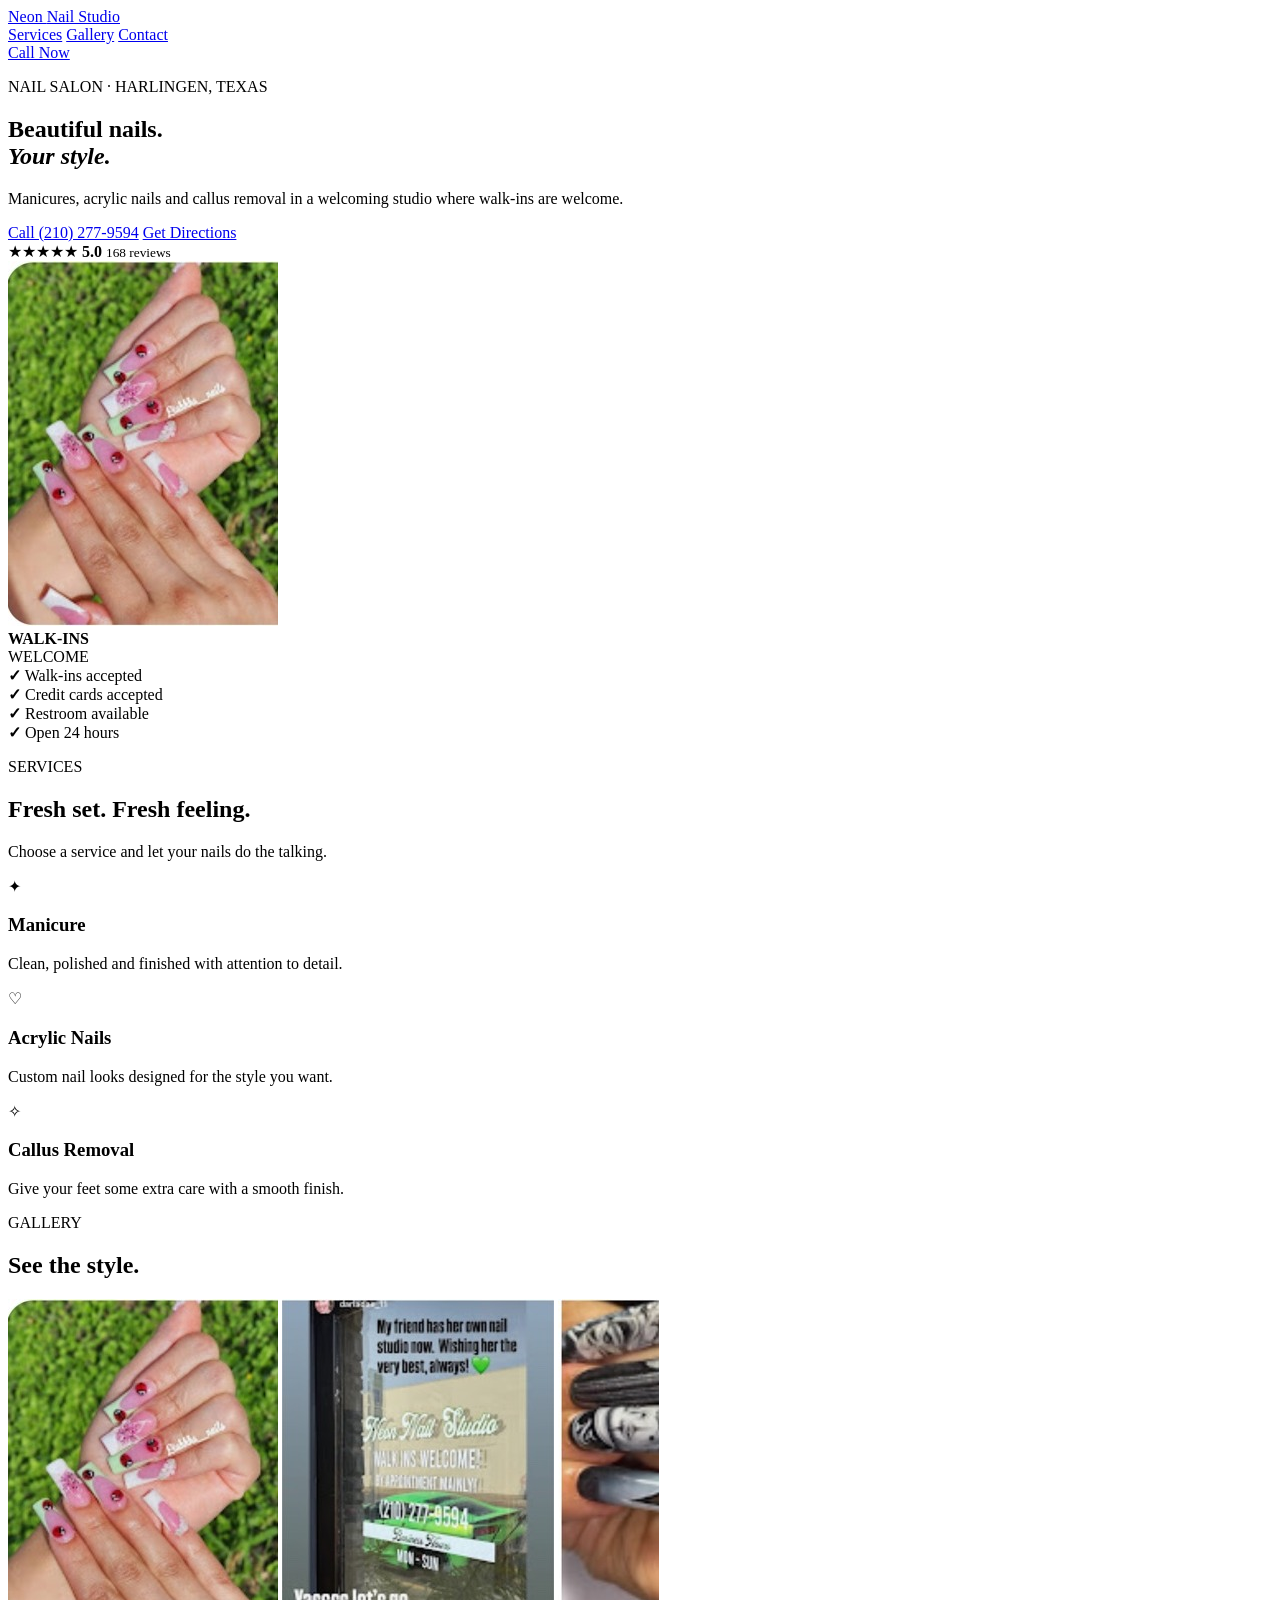
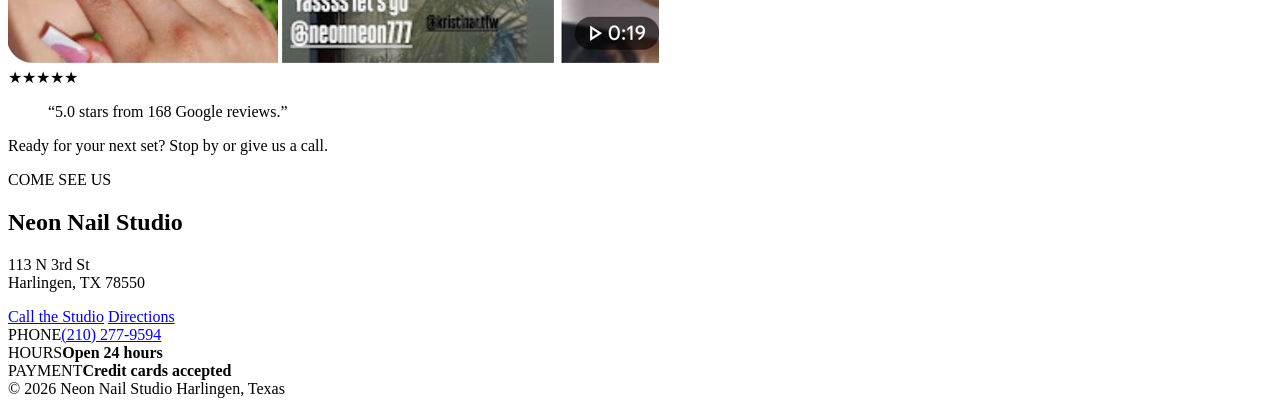
==== index.html @ ca238c37 "Add files via upload" ====
<!DOCTYPE html>
<html lang="en">
<head>
  <meta charset="UTF-8">
  <meta name="viewport" content="width=device-width, initial-scale=1.0">
  <title>Neon Nail Studio | Harlingen, TX</title>
  <meta name="description" content="Neon Nail Studio in Harlingen, Texas. Manicures, acrylic nails and callus removal. Walk-ins welcome.">
  <link rel="preconnect" href="https://fonts.googleapis.com">
  <link rel="preconnect" href="https://fonts.gstatic.com" crossorigin>
  <link href="https://fonts.googleapis.com/css2?family=DM+Sans:wght@400;500;600;700&family=Playfair+Display:wght@600;700&display=swap" rel="stylesheet">
  <link rel="stylesheet" href="style.css">
</head>
<body>
  <header class="nav">
    <a class="brand" href="#home">Neon <span>Nail Studio</span></a>
    <nav>
      <a href="#services">Services</a>
      <a href="#gallery">Gallery</a>
      <a href="#contact">Contact</a>
    </nav>
    <a class="nav-btn" href="tel:+12102779594">Call Now</a>
  </header>

  <main>
    <section id="home" class="hero">
      <div class="hero-copy">
        <p class="eyebrow">NAIL SALON · HARLINGEN, TEXAS</p>
        <h1>Beautiful nails.<br><em>Your style.</em></h1>
        <p class="lead">Manicures, acrylic nails and callus removal in a welcoming studio where walk-ins are welcome.</p>
        <div class="actions">
          <a class="button primary" href="tel:+12102779594">Call (210) 277-9594</a>
          <a class="button secondary" target="_blank" rel="noopener" href="https://www.google.com/maps/search/?api=1&query=113%20N%203rd%20St%2C%20Harlingen%2C%20TX%2078550">Get Directions</a>
        </div>
        <div class="rating"><span>★★★★★</span> <strong>5.0</strong> <small>168 reviews</small></div>
      </div>
      <div class="hero-art">
        <div class="glow"></div>
        <img src="nails-1.jpg" alt="Nail design at Neon Nail Studio">
        <div class="badge"><strong>WALK-INS</strong><br>WELCOME</div>
      </div>
    </section>

    <section class="trust">
      <div><b>✓</b> Walk-ins accepted</div>
      <div><b>✓</b> Credit cards accepted</div>
      <div><b>✓</b> Restroom available</div>
      <div><b>✓</b> Open 24 hours</div>
    </section>

    <section id="services" class="section">
      <div class="section-heading">
        <p class="eyebrow">SERVICES</p>
        <h2>Fresh set. Fresh feeling.</h2>
        <p>Choose a service and let your nails do the talking.</p>
      </div>
      <div class="service-grid">
        <article class="card">
          <div class="icon">✦</div>
          <h3>Manicure</h3>
          <p>Clean, polished and finished with attention to detail.</p>
        </article>
        <article class="card">
          <div class="icon">♡</div>
          <h3>Acrylic Nails</h3>
          <p>Custom nail looks designed for the style you want.</p>
        </article>
        <article class="card">
          <div class="icon">✧</div>
          <h3>Callus Removal</h3>
          <p>Give your feet some extra care with a smooth finish.</p>
        </article>
      </div>
    </section>

    <section id="gallery" class="section gallery-section">
      <div class="section-heading">
        <p class="eyebrow">GALLERY</p>
        <h2>See the style.</h2>
      </div>
      <div class="gallery">
        <img src="nails-1.jpg" alt="Pink nail design">
        <img src="nails-2.jpg" alt="Neon Nail Studio storefront">
        <img src="nails-3.jpg" alt="Nail design detail">
      </div>
    </section>

    <section class="review">
      <div class="stars">★★★★★</div>
      <blockquote>“5.0 stars from 168 Google reviews.”</blockquote>
      <p>Ready for your next set? Stop by or give us a call.</p>
    </section>

    <section id="contact" class="contact">
      <div>
        <p class="eyebrow">COME SEE US</p>
        <h2>Neon Nail Studio</h2>
        <p class="address">113 N 3rd St<br>Harlingen, TX 78550</p>
        <div class="contact-actions">
          <a class="button primary" href="tel:+12102779594">Call the Studio</a>
          <a class="button secondary" target="_blank" rel="noopener" href="https://www.google.com/maps/search/?api=1&query=113%20N%203rd%20St%2C%20Harlingen%2C%20TX%2078550">Directions</a>
        </div>
      </div>
      <div class="contact-card">
        <div><span>PHONE</span><a href="tel:+12102779594">(210) 277-9594</a></div>
        <div><span>HOURS</span><strong>Open 24 hours</strong></div>
        <div><span>PAYMENT</span><strong>Credit cards accepted</strong></div>
      </div>
    </section>
  </main>

  <footer>
    <span>© 2026 Neon Nail Studio</span>
    <span>Harlingen, Texas</span>
  </footer>
</body>
</html>
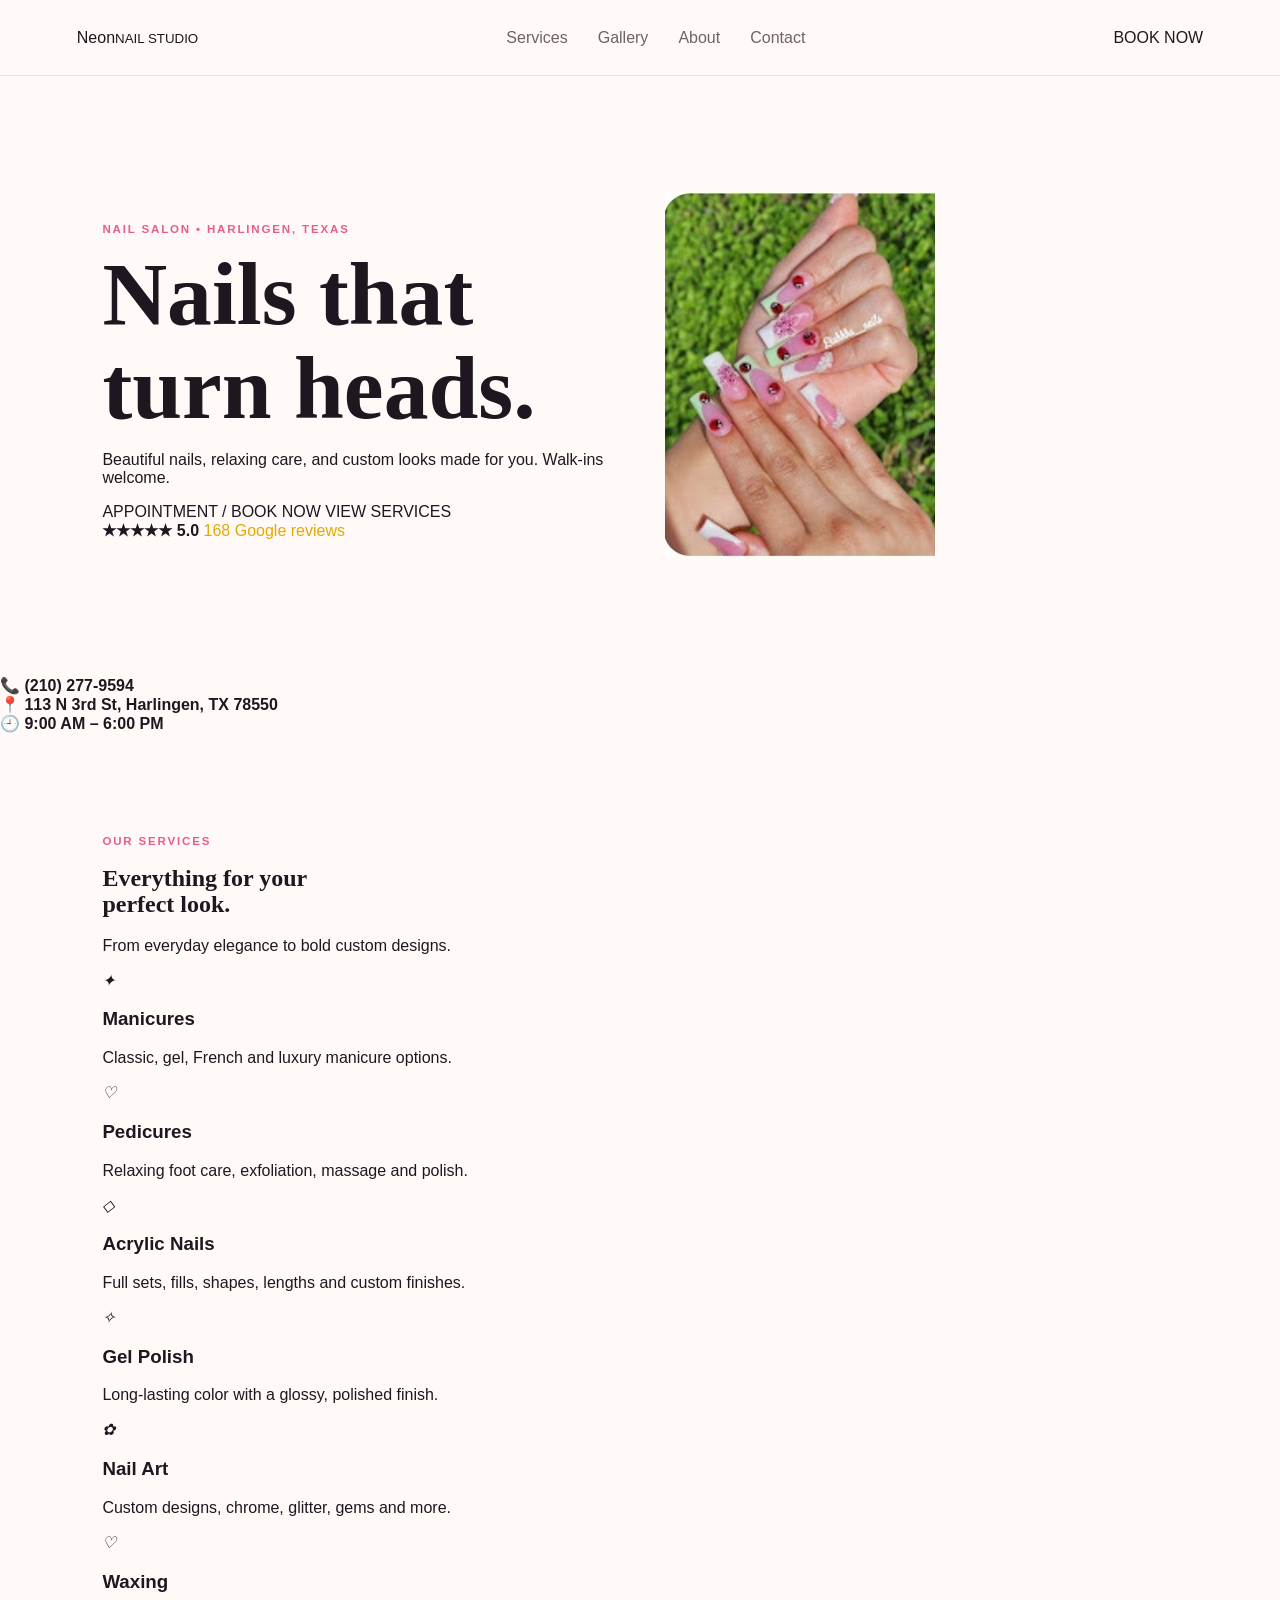
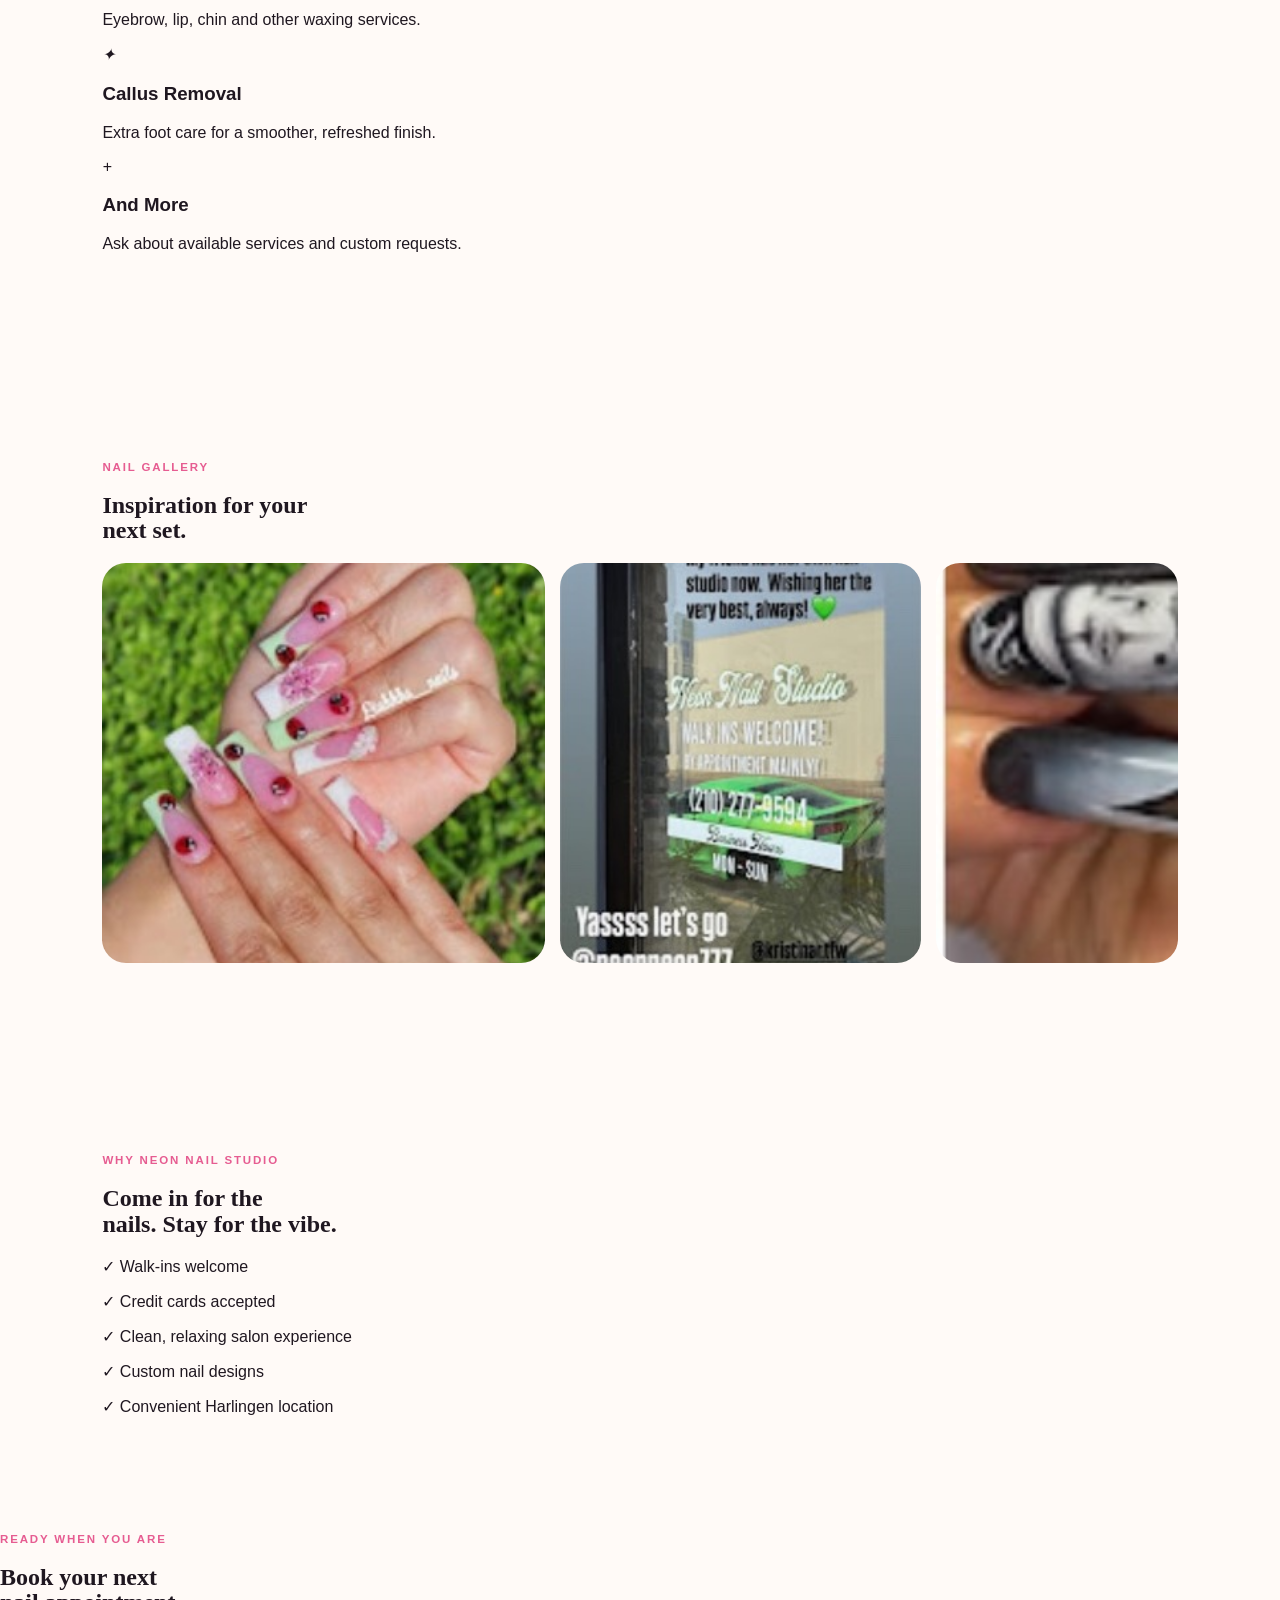
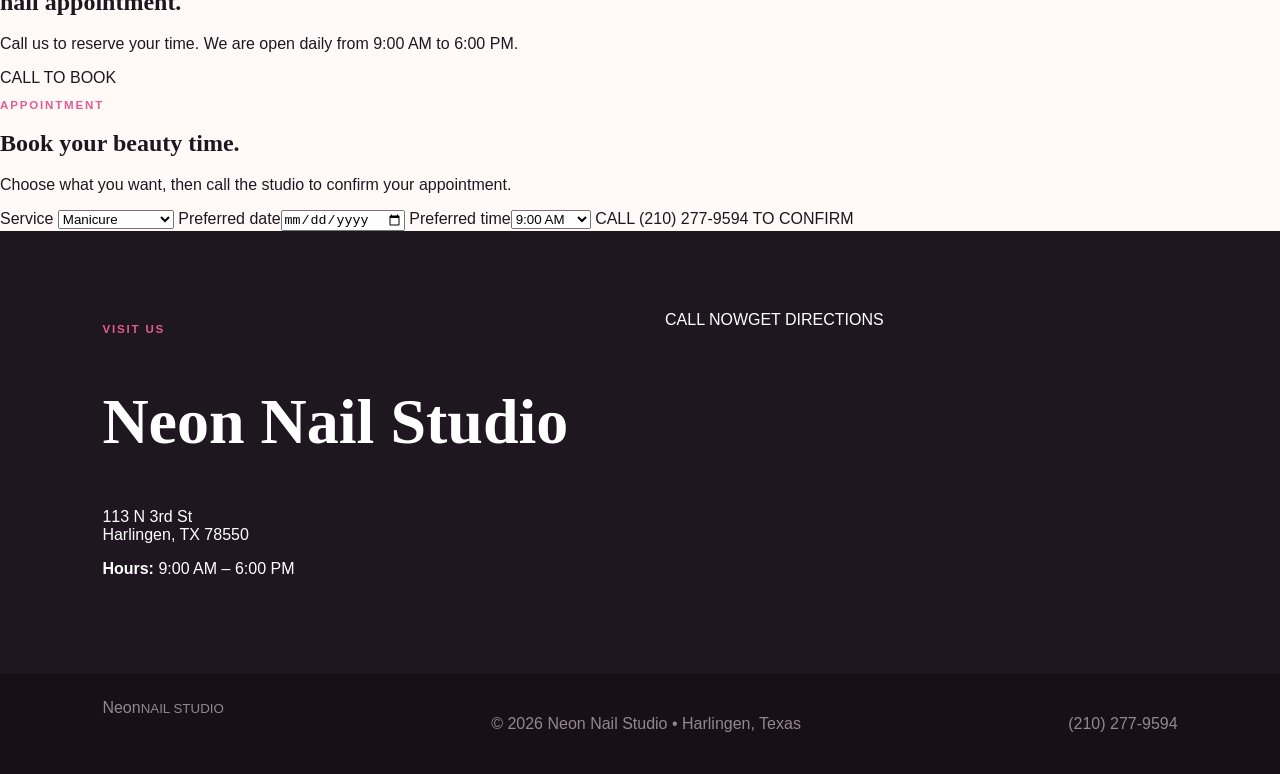
==== commit d2b71d4e: "Rename Index.html to index.html" ====
--- a/index.html
+++ b/index.html
@@ -1,116 +1,104 @@
-<!DOCTYPE html>
+<!doctype html>
 <html lang="en">
 <head>
-  <meta charset="UTF-8">
-  <meta name="viewport" content="width=device-width, initial-scale=1.0">
-  <title>Neon Nail Studio | Harlingen, TX</title>
-  <meta name="description" content="Neon Nail Studio in Harlingen, Texas. Manicures, acrylic nails and callus removal. Walk-ins welcome.">
-  <link rel="preconnect" href="https://fonts.googleapis.com">
-  <link rel="preconnect" href="https://fonts.gstatic.com" crossorigin>
-  <link href="https://fonts.googleapis.com/css2?family=DM+Sans:wght@400;500;600;700&family=Playfair+Display:wght@600;700&display=swap" rel="stylesheet">
-  <link rel="stylesheet" href="style.css">
+<meta charset="utf-8">
+<meta name="viewport" content="width=device-width,initial-scale=1">
+<title>Neon Nail Studio | Harlingen, TX</title>
+<meta name="description" content="Neon Nail Studio in Harlingen, Texas. Manicures, pedicures, acrylics, gel, nail art, waxing and more.">
+<link rel="stylesheet" href="style.css">
 </head>
 <body>
-  <header class="nav">
-    <a class="brand" href="#home">Neon <span>Nail Studio</span></a>
-    <nav>
-      <a href="#services">Services</a>
-      <a href="#gallery">Gallery</a>
-      <a href="#contact">Contact</a>
-    </nav>
-    <a class="nav-btn" href="tel:+12102779594">Call Now</a>
-  </header>
+<header class="nav">
+  <a class="logo" href="#home"><span>Neon</span><small>NAIL STUDIO</small></a>
+  <nav><a href="#services">Services</a><a href="#gallery">Gallery</a><a href="#about">About</a><a href="#contact">Contact</a></nav>
+  <a class="book" href="#appointment">BOOK NOW</a>
+</header>
 
-  <main>
-    <section id="home" class="hero">
-      <div class="hero-copy">
-        <p class="eyebrow">NAIL SALON · HARLINGEN, TEXAS</p>
-        <h1>Beautiful nails.<br><em>Your style.</em></h1>
-        <p class="lead">Manicures, acrylic nails and callus removal in a welcoming studio where walk-ins are welcome.</p>
-        <div class="actions">
-          <a class="button primary" href="tel:+12102779594">Call (210) 277-9594</a>
-          <a class="button secondary" target="_blank" rel="noopener" href="https://www.google.com/maps/search/?api=1&query=113%20N%203rd%20St%2C%20Harlingen%2C%20TX%2078550">Get Directions</a>
-        </div>
-        <div class="rating"><span>★★★★★</span> <strong>5.0</strong> <small>168 reviews</small></div>
-      </div>
-      <div class="hero-art">
-        <div class="glow"></div>
-        <img src="nails-1.jpg" alt="Nail design at Neon Nail Studio">
-        <div class="badge"><strong>WALK-INS</strong><br>WELCOME</div>
-      </div>
-    </section>
+<section id="home" class="hero">
+  <div class="hero-copy">
+    <p class="eyebrow">NAIL SALON • HARLINGEN, TEXAS</p>
+    <h1>Nails that<br><span>turn heads.</span></h1>
+    <p>Beautiful nails, relaxing care, and custom looks made for you. Walk-ins welcome.</p>
+    <div class="buttons">
+      <a class="book big" href="#appointment">APPOINTMENT / BOOK NOW</a>
+      <a class="outline big" href="#services">VIEW SERVICES</a>
+    </div>
+    <div class="rating"><b>★★★★★</b> <strong>5.0</strong> <span>168 Google reviews</span></div>
+  </div>
+  <div class="hero-photo">
+    <div class="pink-glow"></div>
+    <img src="nails-1.jpg" alt="Nail design at Neon Nail Studio">
+  </div>
+</section>
 
-    <section class="trust">
-      <div><b>✓</b> Walk-ins accepted</div>
-      <div><b>✓</b> Credit cards accepted</div>
-      <div><b>✓</b> Restroom available</div>
-      <div><b>✓</b> Open 24 hours</div>
-    </section>
+<div class="info-bar">
+  <div>📞 <b>(210) 277-9594</b></div>
+  <div>📍 <b>113 N 3rd St, Harlingen, TX 78550</b></div>
+  <div>🕘 <b>9:00 AM – 6:00 PM</b></div>
+</div>
 
-    <section id="services" class="section">
-      <div class="section-heading">
-        <p class="eyebrow">SERVICES</p>
-        <h2>Fresh set. Fresh feeling.</h2>
-        <p>Choose a service and let your nails do the talking.</p>
-      </div>
-      <div class="service-grid">
-        <article class="card">
-          <div class="icon">✦</div>
-          <h3>Manicure</h3>
-          <p>Clean, polished and finished with attention to detail.</p>
-        </article>
-        <article class="card">
-          <div class="icon">♡</div>
-          <h3>Acrylic Nails</h3>
-          <p>Custom nail looks designed for the style you want.</p>
-        </article>
-        <article class="card">
-          <div class="icon">✧</div>
-          <h3>Callus Removal</h3>
-          <p>Give your feet some extra care with a smooth finish.</p>
-        </article>
-      </div>
-    </section>
+<section id="services" class="section">
+  <p class="eyebrow center">OUR SERVICES</p>
+  <h2>Everything for your<br><span>perfect look.</span></h2>
+  <p class="sub center">From everyday elegance to bold custom designs.</p>
+  <div class="cards">
+    <article><i>✦</i><h3>Manicures</h3><p>Classic, gel, French and luxury manicure options.</p></article>
+    <article><i>♡</i><h3>Pedicures</h3><p>Relaxing foot care, exfoliation, massage and polish.</p></article>
+    <article><i>◇</i><h3>Acrylic Nails</h3><p>Full sets, fills, shapes, lengths and custom finishes.</p></article>
+    <article><i>✧</i><h3>Gel Polish</h3><p>Long-lasting color with a glossy, polished finish.</p></article>
+    <article><i>✿</i><h3>Nail Art</h3><p>Custom designs, chrome, glitter, gems and more.</p></article>
+    <article><i>♡</i><h3>Waxing</h3><p>Eyebrow, lip, chin and other waxing services.</p></article>
+    <article><i>✦</i><h3>Callus Removal</h3><p>Extra foot care for a smoother, refreshed finish.</p></article>
+    <article><i>+</i><h3>And More</h3><p>Ask about available services and custom requests.</p></article>
+  </div>
+</section>
 
-    <section id="gallery" class="section gallery-section">
-      <div class="section-heading">
-        <p class="eyebrow">GALLERY</p>
-        <h2>See the style.</h2>
-      </div>
-      <div class="gallery">
-        <img src="nails-1.jpg" alt="Pink nail design">
-        <img src="nails-2.jpg" alt="Neon Nail Studio storefront">
-        <img src="nails-3.jpg" alt="Nail design detail">
-      </div>
-    </section>
+<section id="gallery" class="section dark-section">
+  <p class="eyebrow center">NAIL GALLERY</p>
+  <h2>Inspiration for your<br><span>next set.</span></h2>
+  <div class="gallery">
+    <img src="nails-1.jpg" alt="Pink nail design">
+    <img src="nails-2.jpg" alt="Neon Nail Studio">
+    <img src="nails-3.jpg" alt="Nail design">
+  </div>
+</section>
 
-    <section class="review">
-      <div class="stars">★★★★★</div>
-      <blockquote>“5.0 stars from 168 Google reviews.”</blockquote>
-      <p>Ready for your next set? Stop by or give us a call.</p>
-    </section>
+<section id="about" class="section">
+  <div class="split">
+    <div>
+      <p class="eyebrow">WHY NEON NAIL STUDIO</p>
+      <h2>Come in for the<br><span>nails. Stay for the vibe.</span></h2>
+    </div>
+    <div class="checks">
+      <p>✓ Walk-ins welcome</p><p>✓ Credit cards accepted</p><p>✓ Clean, relaxing salon experience</p><p>✓ Custom nail designs</p><p>✓ Convenient Harlingen location</p>
+    </div>
+  </div>
+</section>
 
-    <section id="contact" class="contact">
-      <div>
-        <p class="eyebrow">COME SEE US</p>
-        <h2>Neon Nail Studio</h2>
-        <p class="address">113 N 3rd St<br>Harlingen, TX 78550</p>
-        <div class="contact-actions">
-          <a class="button primary" href="tel:+12102779594">Call the Studio</a>
-          <a class="button secondary" target="_blank" rel="noopener" href="https://www.google.com/maps/search/?api=1&query=113%20N%203rd%20St%2C%20Harlingen%2C%20TX%2078550">Directions</a>
-        </div>
-      </div>
-      <div class="contact-card">
-        <div><span>PHONE</span><a href="tel:+12102779594">(210) 277-9594</a></div>
-        <div><span>HOURS</span><strong>Open 24 hours</strong></div>
-        <div><span>PAYMENT</span><strong>Credit cards accepted</strong></div>
-      </div>
-    </section>
-  </main>
+<section class="special">
+  <div><p class="eyebrow">READY WHEN YOU ARE</p><h2>Book your next<br><span>nail appointment.</span></h2><p>Call us to reserve your time. We are open daily from 9:00 AM to 6:00 PM.</p></div>
+  <a class="book big" href="tel:+12102779594">CALL TO BOOK</a>
+</section>
 
-  <footer>
-    <span>© 2026 Neon Nail Studio</span>
-    <span>Harlingen, Texas</span>
-  </footer>
+<section id="appointment" class="appointment">
+  <p class="eyebrow center">APPOINTMENT</p>
+  <h2>Book your <span>beauty time.</span></h2>
+  <p class="sub center">Choose what you want, then call the studio to confirm your appointment.</p>
+  <div class="booking-box">
+    <label>Service
+      <select><option>Manicure</option><option>Pedicure</option><option>Acrylic Nails</option><option>Gel Polish</option><option>Nail Art</option><option>Waxing</option><option>Callus Removal</option></select>
+    </label>
+    <label>Preferred date<input type="date"></label>
+    <label>Preferred time<select><option>9:00 AM</option><option>10:00 AM</option><option>11:00 AM</option><option>12:00 PM</option><option>1:00 PM</option><option>2:00 PM</option><option>3:00 PM</option><option>4:00 PM</option><option>5:00 PM</option></select></label>
+    <a class="book big full" href="tel:+12102779594">CALL (210) 277-9594 TO CONFIRM</a>
+  </div>
+</section>
+
+<section id="contact" class="contact">
+  <div><p class="eyebrow">VISIT US</p><h2>Neon Nail Studio</h2><p>113 N 3rd St<br>Harlingen, TX 78550</p><p><b>Hours:</b> 9:00 AM – 6:00 PM</p></div>
+  <div class="contact-buttons"><a class="book big" href="tel:+12102779594">CALL NOW</a><a class="outline big" target="_blank" href="https://www.google.com/maps/search/?api=1&query=113%20N%203rd%20St%2C%20Harlingen%2C%20TX%2078550">GET DIRECTIONS</a></div>
+</section>
+
+<footer><div class="logo"><span>Neon</span><small>NAIL STUDIO</small></div><p>© 2026 Neon Nail Studio • Harlingen, Texas</p><p>(210) 277-9594</p></footer>
 </body>
 </html>
--- a/style.css
+++ b/style.css
@@ -0,0 +1 @@
+*{box-sizing:border-box}body{margin:0;background:#fffaf7;color:#1f1720;font-family:Arial,sans-serif}a{text-decoration:none;color:inherit}.nav{height:76px;padding:0 6%;display:flex;align-items:center;justify-content:space-between;border-bottom:1px solid #eadfe4}.brand{font-weight:700;font-size:1.25rem}.brand span{font-weight:400}.nav nav{display:flex;gap:30px;color:#6d626a}.nav-btn,.primary{background:#1f1720;color:white;padding:14px 20px;border-radius:999px;font-weight:700}.hero{min-height:600px;padding:70px 8%;display:grid;grid-template-columns:1fr 1fr;gap:50px;align-items:center}.eyebrow{letter-spacing:.16em;font-size:.72rem;font-weight:700;color:#e65c91}h1,h2{font-family:Georgia,serif;line-height:1.05}h1{font-size:clamp(3.5rem,7vw,6rem);margin:0}h1 em{color:#e65c91;font-style:normal}.lead{max-width:540px;color:#6d626a;font-size:1.1rem;line-height:1.7}.actions{display:flex;gap:12px;flex-wrap:wrap;margin:25px 0}.secondary{padding:14px 20px;border:1px solid #cfc2c9;border-radius:999px;background:white;font-weight:700}.rating span,.stars{color:#e4a900}.hero-art{text-align:center}.hero-art img{width:min(420px,90%);height:480px;object-fit:cover;border-radius:220px 220px 30px 30px;box-shadow:0 25px 70px #0002}.trust{display:grid;grid-template-columns:repeat(4,1fr);background:white;border-block:1px solid #eadfe4}.trust div{text-align:center;padding:22px 10px;color:#6d626a}.trust b{color:#e65c91}.section{padding:90px 8%}.section-heading{text-align:center;margin-bottom:45px}.section-heading h2{font-size:clamp(2.5rem,5vw,4rem);margin:10px}.section-heading p{color:#6d626a}.service-grid{display:grid;grid-template-columns:repeat(3,1fr);gap:20px}.card{padding:32px;background:white;border:1px solid #eadfe4;border-radius:24px}.card h3{font-family:Georgia,serif;font-size:1.7rem}.card p{color:#6d626a;line-height:1.6}.icon{font-size:2rem;color:#e65c91}.gallery{display:grid;grid-template-columns:1.1fr .9fr .6fr;gap:15px}.gallery img{width:100%;height:400px;object-fit:cover;border-radius:24px}.review{margin:20px 8% 90px;padding:65px 20px;text-align:center;border-radius:30px;background:#f8d8e6}.review blockquote{font-family:Georgia,serif;font-size:2.4rem}.contact{padding:80px 8%;background:#1f1720;color:white;display:grid;grid-template-columns:1fr 1fr;gap:50px}.contact h2{font-size:4rem}.contact-card{padding:25px;border-left:1px solid #665a62}.contact-card div{margin:25px 0}.contact-card span{display:block;color:#a89ca3;font-size:.7rem;letter-spacing:.15em;margin-bottom:7px}.contact-card a{font-weight:700}footer{padding:25px 8%;background:#171117;color:#93878e;display:flex;justify-content:space-between}@media(max-width:800px){.nav nav{display:none}.hero,.contact{grid-template-columns:1fr}.hero-art{order:-1}.trust{grid-template-columns:1fr 1fr}.service-grid{grid-template-columns:1fr}.gallery{grid-template-columns:1fr 1fr}.gallery img{height:300px}.gallery img:last-child{display:none}.contact h2{font-size:3rem}footer{flex-direction:column;gap:8px}}
